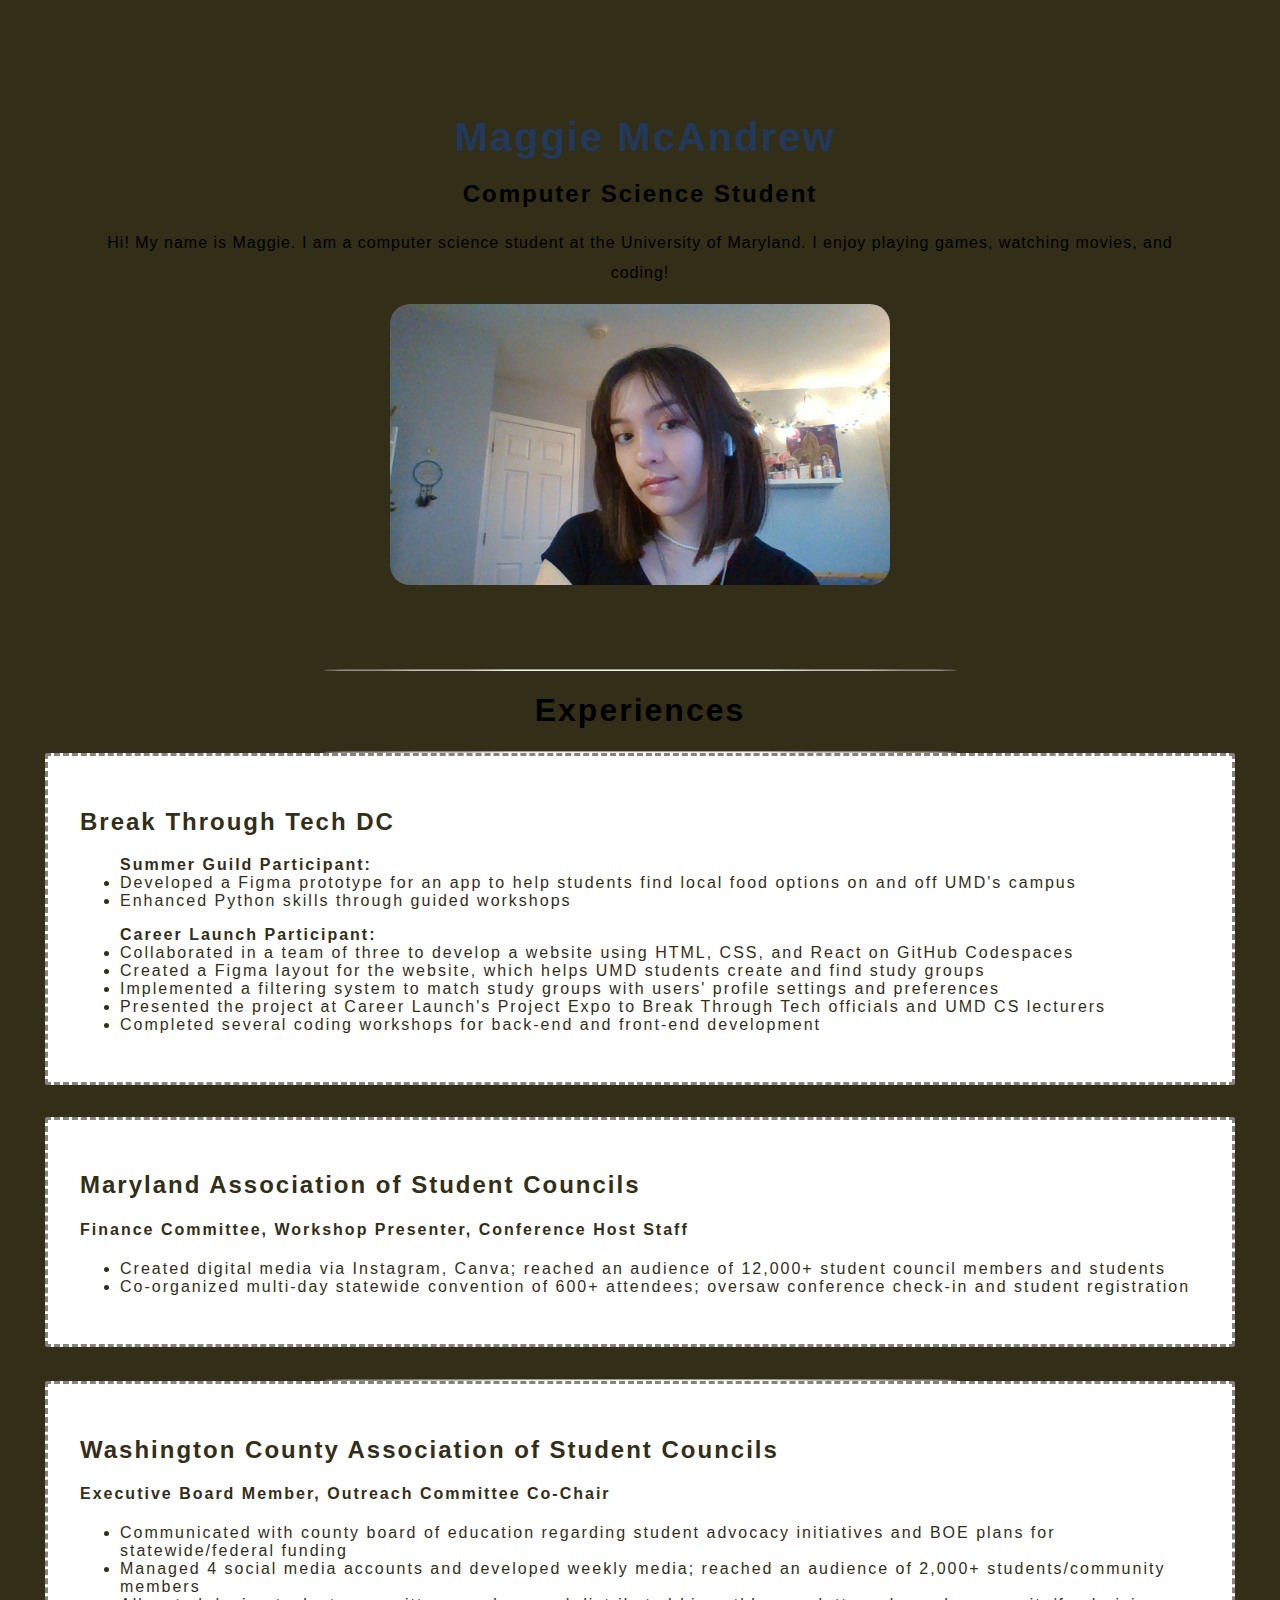
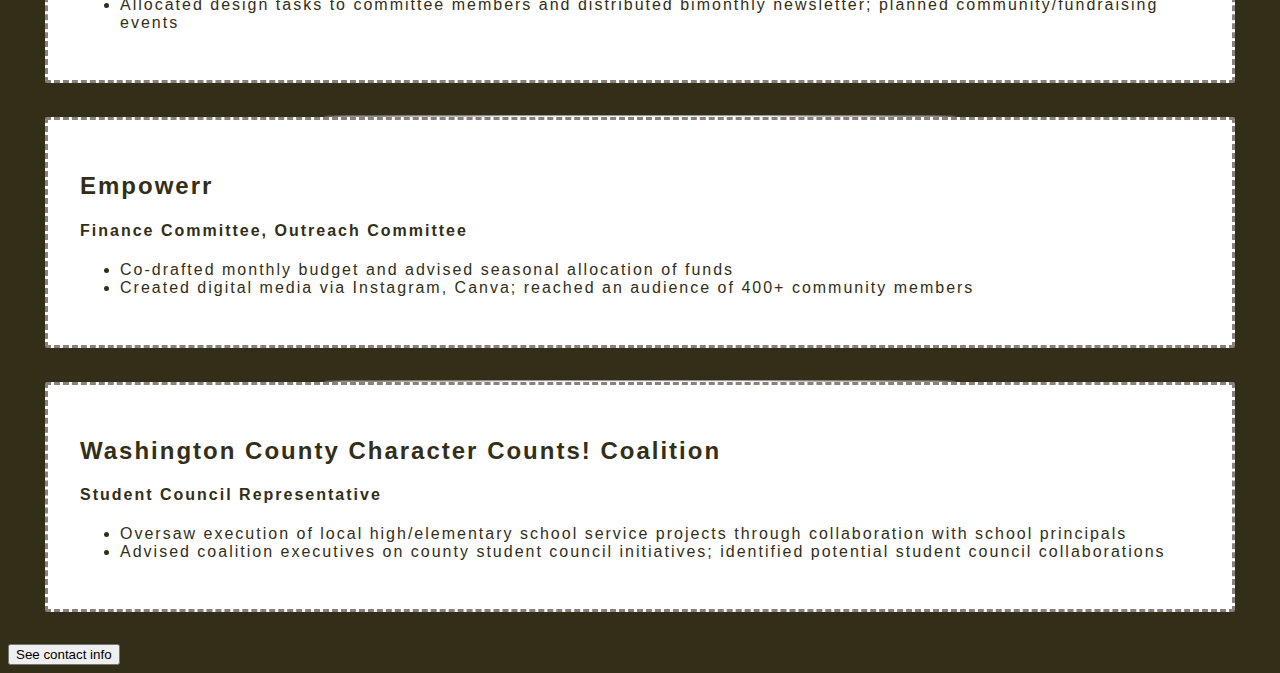
==== index.html @ ef6aeabe "added files from local repo to remote repo" ====
<!DOCTYPE html>
<html lang="en">
<head>
    <meta charset="UTF-8">
    <meta name="viewport" content="width=device-width, initial-scale=1.0">
    <title>Maggie's Personal Website</title>
    <link rel="stylesheet" href="styles.css">
</head>
<body>
    <nav>
        <!-- links to go through website -->
    </nav>

    <!-- multiple classes can be called this name -- only one id can have this name -->
    <div id="hero">
        <h1>Maggie McAndrew</h1>
        <h2>Computer Science Student</h2>
        <p>Hi! My name is Maggie. I am a computer science student at the University of Maryland.
            I enjoy playing games, watching movies, and coding!
        </p>
        <img width=500px src="pfp.jpg" alt="profile pic" > <!-- self closing tag -->
        
    </div>
    <hr>

    <h1 id="experience-container">Experiences</h1>
    <div>
        <hr>
        <div class="experience">
            <h2>Break Through Tech DC</h2>
            <ul>
                <b>Summer Guild Participant:</b> 
                <li>Developed a Figma prototype for an app to help students find local food options on and off UMD's campus </li>
                <li>Enhanced Python skills through guided workshops </li>
                
                <p>

                </p>

                <b>Career Launch Participant:</b>
                <li>Collaborated in a team of three to develop a website using HTML, CSS, and React on GitHub Codespaces</li>
                <li>Created a Figma layout for the website, which helps UMD students create and find study groups</li>
                <li>Implemented a filtering system to match study groups with users' profile settings and preferences</li>
                <li>Presented the project at Career Launch's Project Expo to Break Through Tech officials and UMD CS lecturers</li>
                <li>Completed several coding workshops for back-end and front-end development</li>
            </ul>
        </div>
        <!-- div.something and div#something -->
        <div class="experience">
            <h2>Maryland Association of Student Councils</h2>
            <h4>Finance Committee, Workshop Presenter, Conference Host Staff  </h4>
            <ul>
                <!-- unordered list -->
                 <li>Created digital media via Instagram, Canva; reached an audience of 12,000+ student council members and students</li>
                 <li>Co-organized multi-day statewide convention of 600+ attendees; oversaw conference check-in and student registration</li>
                 <!-- ^lists items -->
            </ul>
        </div>
        <hr>
        <div class="experience">
            <h2>Washington County Association of Student Councils</h2>
            <h4>Executive Board Member, Outreach Committee Co-Chair</h4>
            <ul>
                 <li>Communicated with county board of education regarding student advocacy initiatives and BOE plans for statewide/federal funding</li>
                 <li>Managed 4 social media accounts and developed weekly media; reached an audience of 2,000+ students/community members</li>
                 <li>Allocated design tasks to committee members and distributed bimonthly newsletter; planned community/fundraising events </li>
            </ul>
        </div>
        <hr>
        <div class="experience">
            <h2>Empowerr</h2>
            <h4>Finance Committee, Outreach Committee </h4>
            <ul>
                 <li>Co-drafted monthly budget and advised seasonal allocation of funds</li>
                 <li>Created digital media via Instagram, Canva; reached an audience of 400+ community members</li>
            </ul>
        </div>
        <hr>
        <div class="experience">
            <h2>Washington County Character Counts! Coalition</h2>
            <h4>Student Council Representative</h4>
            <ul>
                 <li>Oversaw execution of local high/elementary school service projects through collaboration with school principals</li>
                 <li>Advised coalition executives on county student council initiatives; identified potential student council collaborations</li>
            </ul>
        </div>
    </div>

    <a href="contact.html" Contact Information>
    <button id="contact-button" onclick=""> See contact info </button>
    <footer>
        <!-- same as div, but is for accesibility (so blind users know this is the end of the page) -->
    </footer>
</body>
</html>
---- styles.css ----
/*

#23395B blue
#828A95 grey-blue
#FFFFFF white
#8A817C grey
#4C2E05 brown
#322E18 black

*/

body {
    background: #322E18;
    font-family:'Segoe UI', Tahoma, Geneva, Verdana, sans-serif;
    letter-spacing: 2px; 
}

#hero {
    text-align: center;
    padding: 5rem;
    /* 1rem = default font size on user's browser
    1rem = 10px
    rem is far better for accessibility!! */
}

/* carot will select every h3 that is one level into the div */
#hero > h3 {
    margin-top: 0;
}

#hero h1 {
    margin-bottom: 0;
    font-size: 40px;
    color:#23395B;
    padding-left: 10px;
}

#hero img {
    border-radius: 20px;
}

#hero > p {
    letter-spacing: 1px;
}

#hero p {
    line-height: 30px;
}

hr {
    border-radius: 100%;
    width: 50%;
    /* when using percent, it's percent of the parent container!! */

    margin: auto;
}

#experience-title {
    text-align: center;
}

#experience-container {
    display: flex;
    flex-wrap: wrap;
    justify-content: space-around;
}

.experience {
    width: 70rem;
    margin: auto;
    padding: 2rem;
    border-width: 3px;
    border-style: dashed;
    /* dotted */

    margin-bottom: 2rem;
    border-radius: 2px;
    color: #322E18;
    border-color: #8A817C;
    background-color: #FFFFFF;
}

#LinkedIn-logo {
    width: 20rem;
}
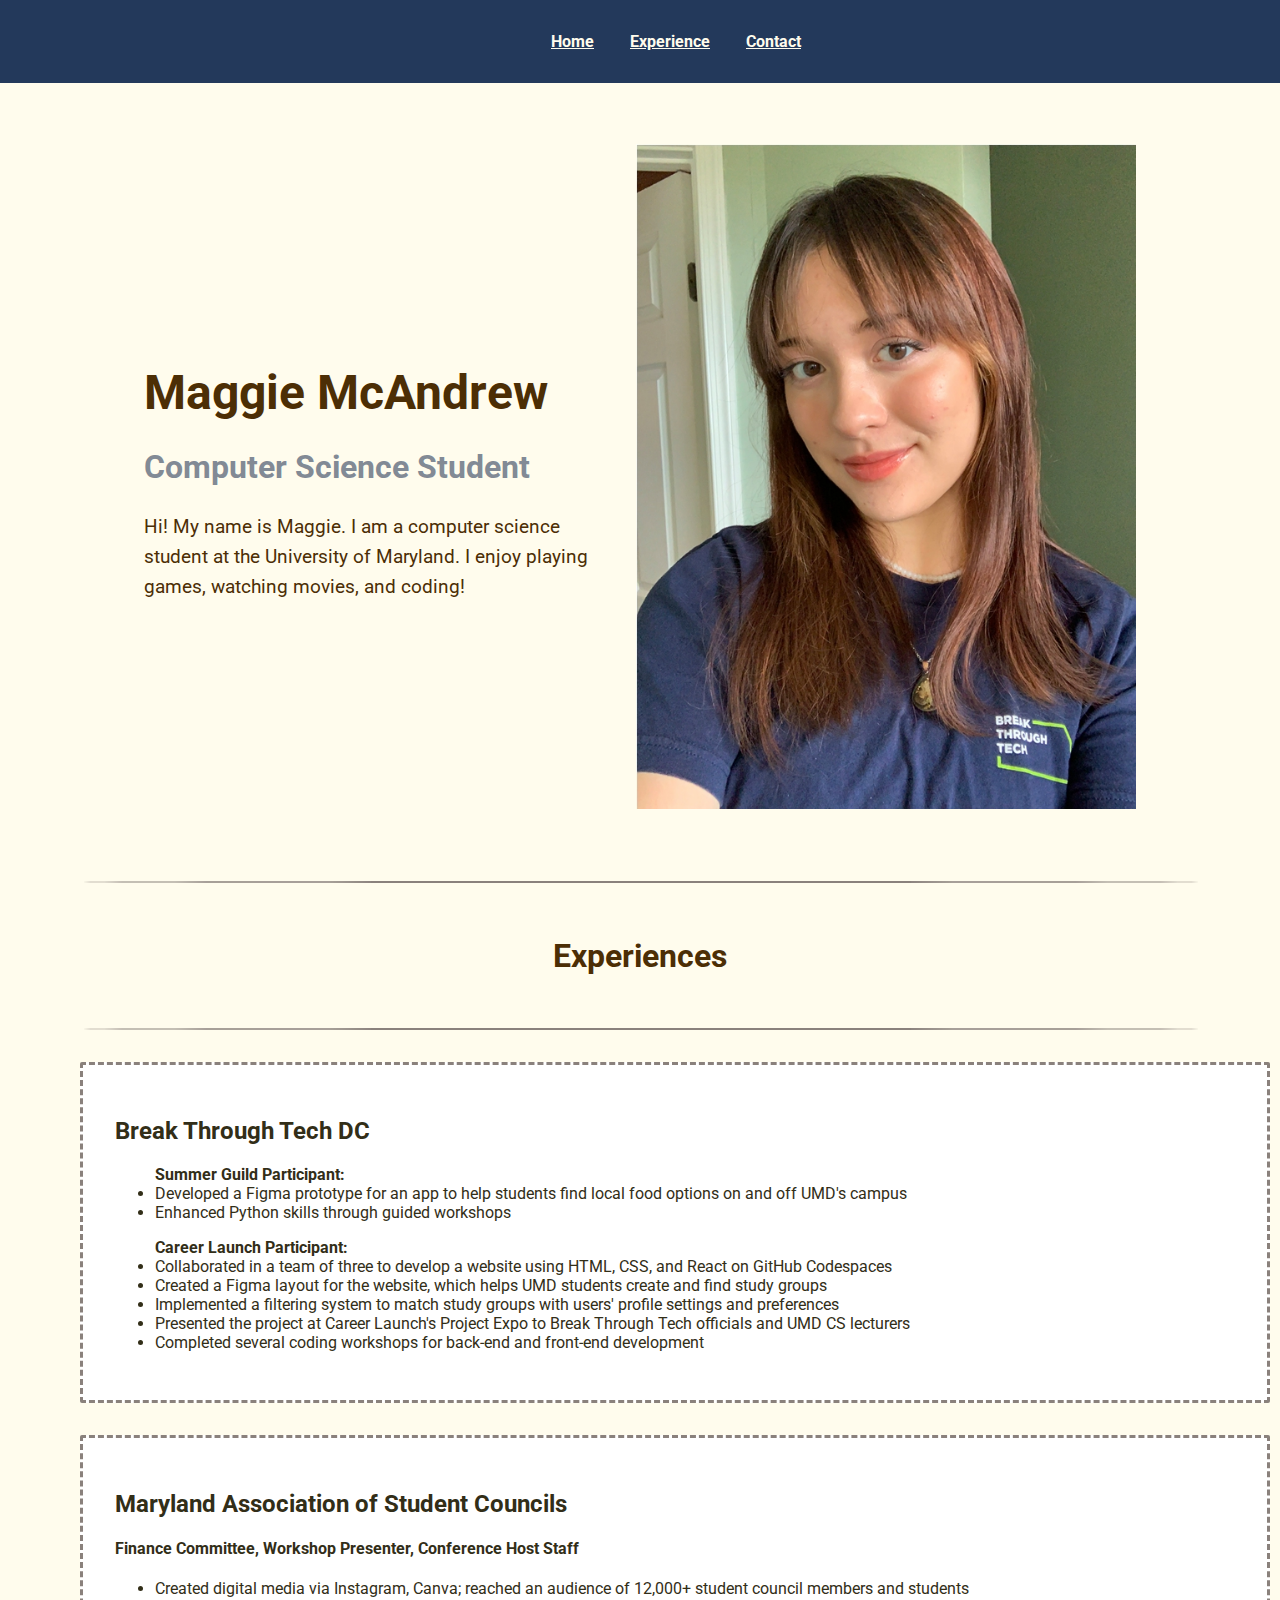
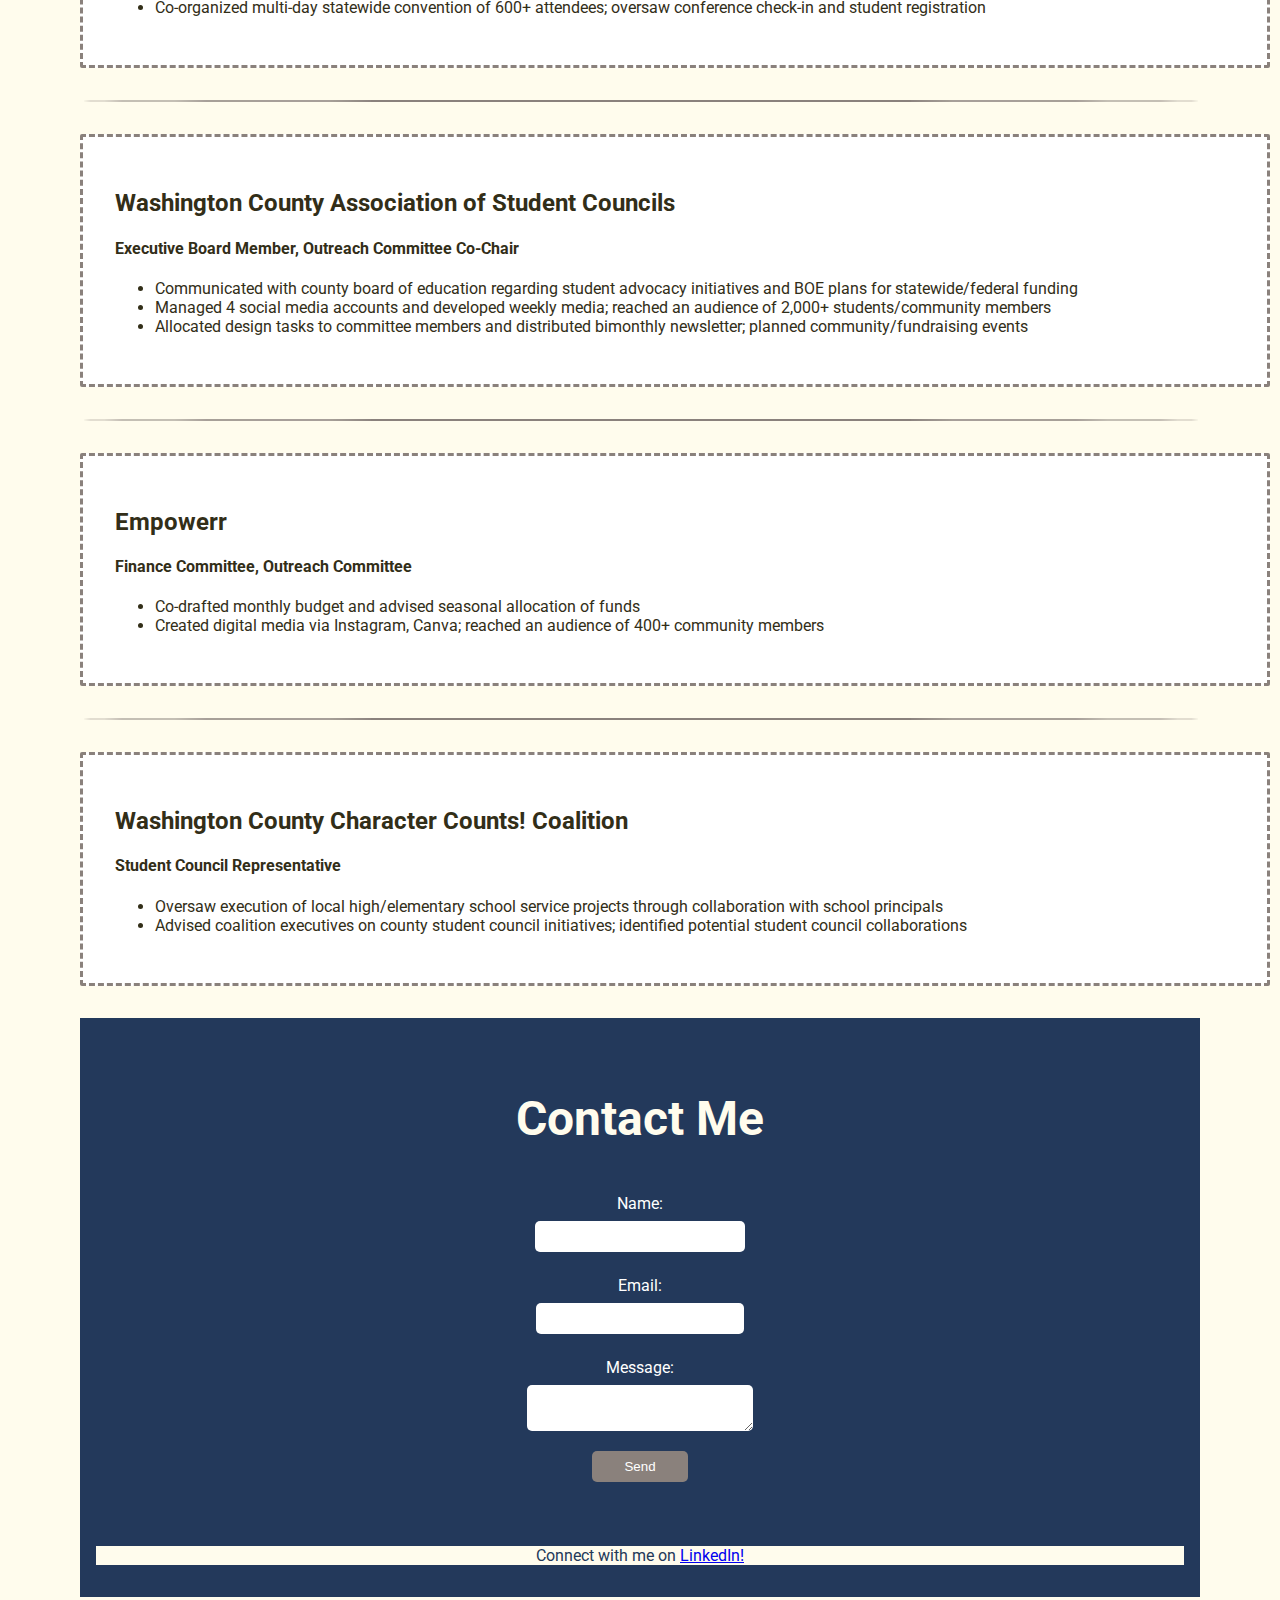
==== commit 79fd55ce: "updated pfp and cleaned up color scheme" ====
--- a/index.html
+++ b/index.html
@@ -5,21 +5,28 @@
     <meta name="viewport" content="width=device-width, initial-scale=1.0">
     <title>Maggie's Personal Website</title>
     <link rel="stylesheet" href="styles.css">
+    <link href="https://fonts.googleapis.com/css2?family=Roboto:wght@400;700&display=swap" rel="stylesheet">
 </head>
 <body>
     <nav>
         <!-- links to go through website -->
+        <ul>
+            <li><a href="#hero">Home</a></li>
+            <li><a href="#experience-container">Experience</a></li>
+            <li><a href="#contact">Contact</a></li>
+        </ul>
     </nav>
 
     <!-- multiple classes can be called this name -- only one id can have this name -->
     <div id="hero">
-        <h1>Maggie McAndrew</h1>
-        <h2>Computer Science Student</h2>
-        <p>Hi! My name is Maggie. I am a computer science student at the University of Maryland.
-            I enjoy playing games, watching movies, and coding!
-        </p>
-        <img width=500px src="pfp.jpg" alt="profile pic" > <!-- self closing tag -->
-        
+        <div class="hero-text">
+            <h1>Maggie McAndrew</h1>
+            <h2>Computer Science Student</h2>
+            <p>Hi! My name is Maggie. I am a computer science student at the University of Maryland.
+                I enjoy playing games, watching movies, and coding!
+            </p>
+        </div>
+        <img width=500px src="pfp.jpeg" alt="profile pic" > <!-- self closing tag -->
     </div>
     <hr>
 
@@ -86,10 +93,22 @@
         </div>
     </div>
 
-    <a href="contact.html" Contact Information>
-    <button id="contact-button" onclick=""> See contact info </button>
+    <!-- <a href="contact.html" Contact Information>
+    <button id="contact-button" onclick=""> See contact info </button> -->
+
+    <div id="contact">
+        <h2>Contact Me</h2>
+        <form>
+            <label for="name">Name: <input type="text" id="name" name="name" required> </label>
+            <label for="email">Email: <input type="email" id="email" name="email" required> </label>
+            <label for="message">Message: <textarea id="message" name="message" required></textarea> </label>
+            <button id="send-button" type="submit">Send</button>
+        </form>
+    </div>
+
     <footer>
         <!-- same as div, but is for accesibility (so blind users know this is the end of the page) -->
+        <p>Connect with me on <a href="https://www.linkedin.com/in/maggie-mcandrew-641425327?lipi=urn%3Ali%3Apage%3Ad_flagship3_profile_view_base_contact_details%3B7vMBmJ0xTFmwnsZ7Lpe2VQ%3D%3D">LinkedIn!</a></p>
     </footer>
 </body>
 </html>--- a/styles.css
+++ b/styles.css
@@ -7,22 +7,56 @@
 #4C2E05 brown
 #322E18 black
 
+#fffced cream-colored
+
 */
 
 body {
-    background: #322E18;
-    font-family:'Segoe UI', Tahoma, Geneva, Verdana, sans-serif;
-    letter-spacing: 2px; 
+    margin: 0;
+    padding: 5rem;
+    background: #fffced;
+    font-family: 'Roboto', sans-serif;
+    /* letter-spacing: 2px; */
+    color: #4C2E05;
+}
+
+nav {
+    background: #23395B;
+    padding: 1rem;
+    text-align: center;
+    position: fixed;
+    width: 100%;
+    top: 0;
+    left: 0;
+    
+    z-index: 1000;
+}
+
+nav ul li {
+    display: inline;
+    margin: 1rem;
+}
+
+nav ul li a {
+    color: #fffced;
+    font-weight: bold;
 }
 
 #hero {
-    text-align: center;
-    padding: 5rem;
+    display: flex;
+    justify-content: center;
+    align-items: center;
+    text-align: left;
+    padding: 2rem;
     /* 1rem = default font size on user's browser
     1rem = 10px
     rem is far better for accessibility!! */
 }
 
+.hero-text {
+    margin-left: 2rem; /* Add some space between the image and the text */
+}
+
 /* carot will select every h3 that is one level into the div */
 #hero > h3 {
     margin-top: 0;
@@ -30,13 +64,25 @@
 
 #hero h1 {
     margin-bottom: 0;
-    font-size: 40px;
-    color:#23395B;
-    padding-left: 10px;
+    font-size: 3rem;
+    color: #4C2E05;
+    padding-left: 0px;
+}
+
+#hero h2 {
+    font-size: 2rem;
+    color: #828A95;
+}
+
+#hero p {
+    font-size: 1.2rem;
+    line-height: 1.5;
 }
 
 #hero img {
-    border-radius: 20px;
+    border-radius: 30px;
+    padding: 2rem;
+    /* margin-top: 2rem; */
 }
 
 #hero > p {
@@ -49,10 +95,14 @@
 
 hr {
     border-radius: 100%;
-    width: 50%;
+    border: 1px;
+    border-style: solid;
+    border-color: #8A817C;
+    width: 100%;
     /* when using percent, it's percent of the parent container!! */
 
-    margin: auto;
+    /* margin: auto; */
+    margin-right: 2rem;
 }
 
 #experience-title {
@@ -63,6 +113,8 @@
     display: flex;
     flex-wrap: wrap;
     justify-content: space-around;
+
+    padding: 2rem;
 }
 
 .experience {
@@ -73,6 +125,7 @@
     border-style: dashed;
     /* dotted */
 
+    margin-top: 2rem;
     margin-bottom: 2rem;
     border-radius: 2px;
     color: #322E18;
@@ -80,6 +133,76 @@
     background-color: #FFFFFF;
 }
 
-#LinkedIn-logo {
+/* #LinkedIn-logo {
     width: 20rem;
+} */
+
+/* experimental additions for Contact area */
+
+#contact {
+    box-sizing: border-box;
+    background: #23395B;
+    padding: 2rem 0;
+    text-align: center;
+    width: 100%;
+    margin-top: 2rem;
+}
+
+#contact h2 {
+    font-size: 3rem;
+    /* background: #fffced; */
+    /* width: 20rem;
+    margin-left: 40rem;
+    margin-right: 30rem;
+    border-top: 5rem;
+    border-color: #fffced; */
+    color: #fffced;
+}
+
+#contact form {
+    display: flex;
+    flex-direction: column;
+    align-items: center;
+    padding: 0 2rem;
+}
+
+#contact label {
+    margin: 0.5rem 0;
+    color: #FFFFFF;
+}
+
+#contact input, #contact textarea {
+    padding: 0.5rem;
+    margin: 0.5rem 0;
+    border: none;
+    border-radius: 5px;
+    width: 80%;
+}
+
+#contact button {
+    padding: 0.5rem 2rem;
+    background: #8A817C;
+    color: #FFFFFF;
+    border: none;
+    border-radius: 5px;
+    cursor: pointer;
+}
+
+#send-button {
+    padding: 2rem;
+    background: #fffced;
+    color: #8A817C;
+    cursor: pointer;
+}
+
+footer {
+    background: #23395B;
+    color: #FFFFFF;
+    padding: 1rem;
+    text-align: center;
+}
+
+footer p {
+    background: #fffced;
+    color: #233958;
 }